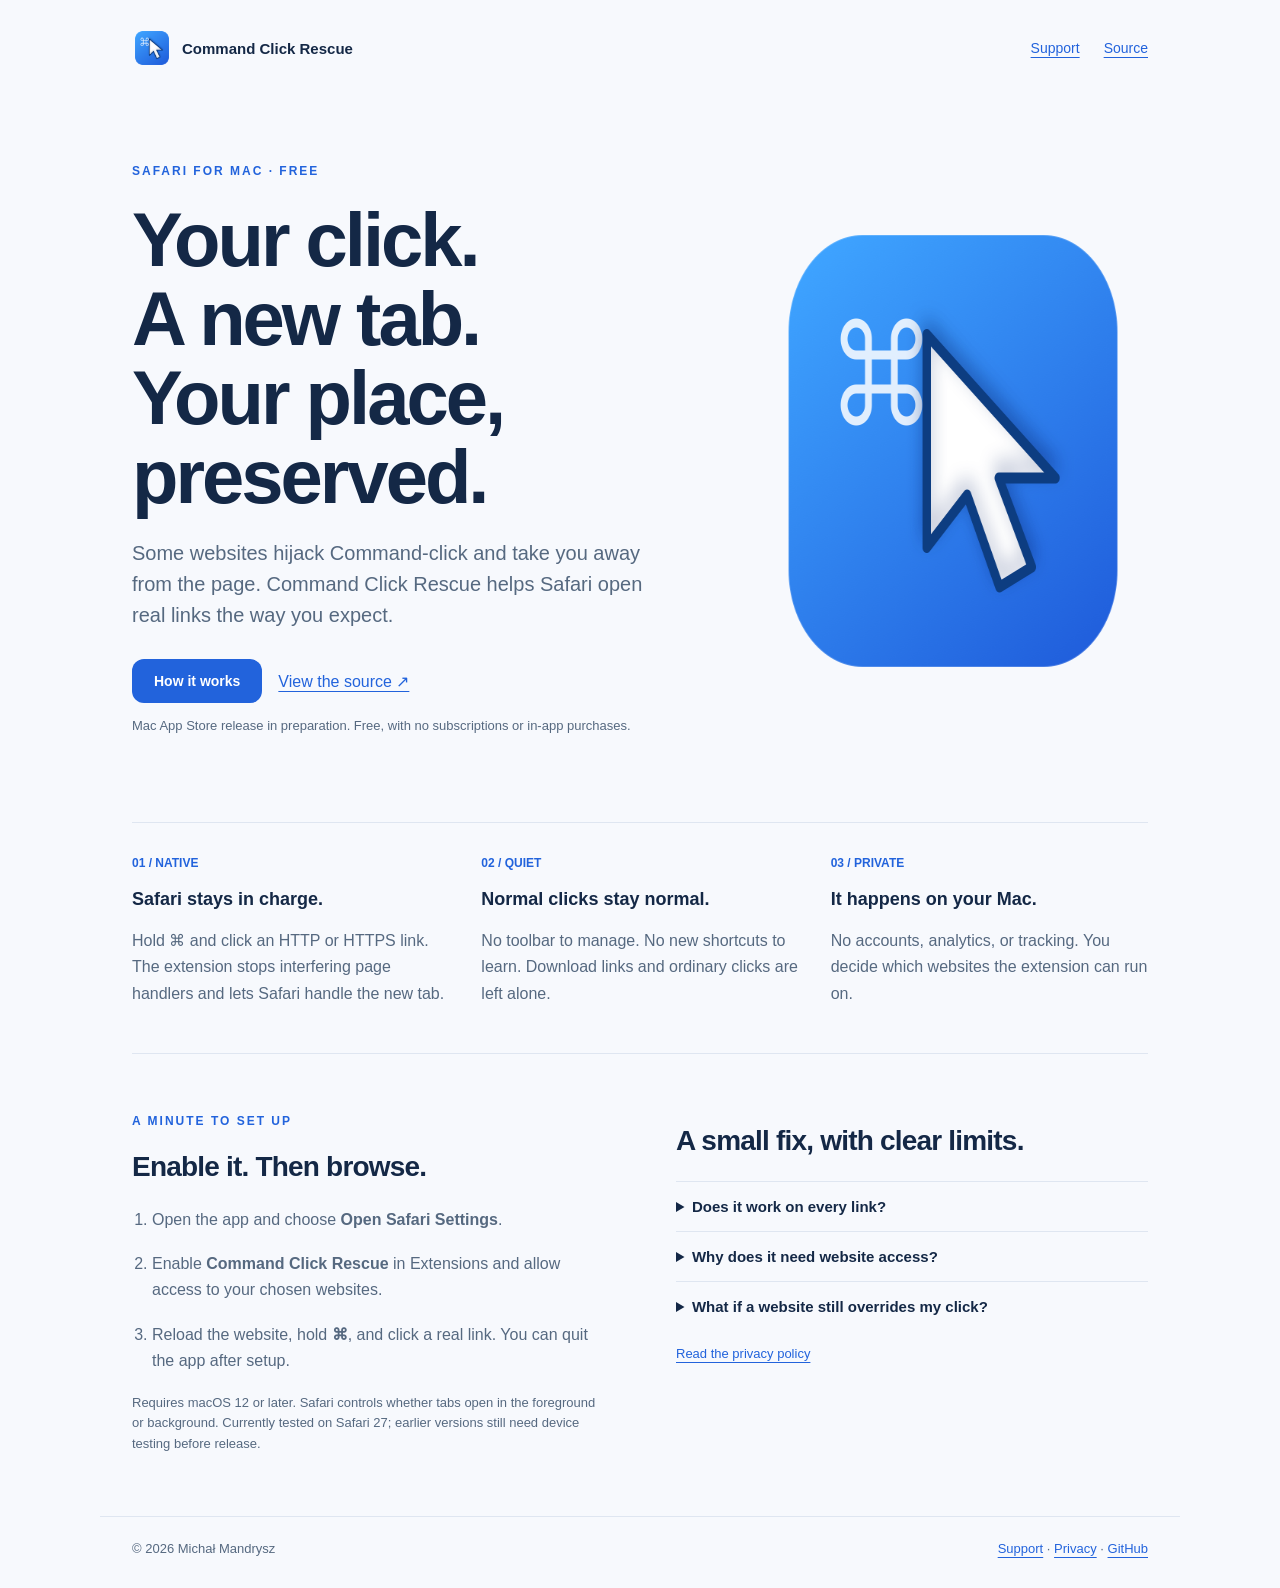
==== docs/index.html @ 3281c796 "Prepare free Mac App Store release and public support site" ====
<!DOCTYPE html>
<html lang="en"><head><meta charset="utf-8"><meta name="viewport" content="width=device-width,initial-scale=1"><title>Command Click Rescue — Free Safari extension</title><meta name="description" content="Keep Safari’s native Command-click working on real web links. A free macOS extension with no tracking or accounts."><meta property="og:title" content="Command Click Rescue"><meta property="og:description" content="Your click. A new tab. Your place, preserved. A free Safari extension for Mac."><meta property="og:image" content="https://masteranza.github.io/cmd-click/icon.png"><meta property="og:url" content="https://masteranza.github.io/cmd-click/"><link rel="icon" href="icon.png"><link rel="canonical" href="https://masteranza.github.io/cmd-click/"><link rel="stylesheet" href="style.css"></head>
<body><nav><a class="brand" href="./"><img src="icon.png" alt="" width="40" height="40"><span>Command Click Rescue</span></a><div class="nav-links"><a href="support.html">Support</a><a href="https://github.com/masteranza/cmd-click">Source</a></div></nav>
<main><section class="hero"><div><p class="eyebrow">Safari for Mac · Free</p><h1>Your click.<br>A new tab.<br>Your place, preserved.</h1><p class="lead">Some websites hijack Command-click and take you away from the page. Command Click Rescue helps Safari open real links the way you expect.</p><div class="actions"><a class="button" href="#setup">How it works</a><a href="https://github.com/masteranza/cmd-click">View the source ↗</a></div><p class="small">Mac App Store release in preparation. Free, with no subscriptions or in-app purchases.</p></div><img class="hero-icon" src="icon.png" width="512" height="512" alt="White mouse cursor and Command symbol on a blue app icon"></section>
<section class="features" aria-label="Features"><article><span class="number">01 / NATIVE</span><h3>Safari stays in charge.</h3><p>Hold ⌘ and click an HTTP or HTTPS link. The extension stops interfering page handlers and lets Safari handle the new tab.</p></article><article><span class="number">02 / QUIET</span><h3>Normal clicks stay normal.</h3><p>No toolbar to manage. No new shortcuts to learn. Download links and ordinary clicks are left alone.</p></article><article><span class="number">03 / PRIVATE</span><h3>It happens on your Mac.</h3><p>No accounts, analytics, or tracking. You decide which websites the extension can run on.</p></article></section>
<section class="setup" id="setup"><div><p class="eyebrow">A minute to set up</p><h2>Enable it. Then browse.</h2><ol><li>Open the app and choose <strong>Open Safari Settings</strong>.</li><li>Enable <strong>Command Click Rescue</strong> in Extensions and allow access to your chosen websites.</li><li>Reload the website, hold <strong>⌘</strong>, and click a real link. You can quit the app after setup.</li></ol><p class="small">Requires macOS 12 or later. Safari controls whether tabs open in the foreground or background. Currently tested on Safari 27; earlier versions still need device testing before release.</p></div><div><h2>A small fix, with clear limits.</h2><details><summary>Does it work on every link?</summary><p>It protects genuine HTTP and HTTPS links, including links in frames and shadow DOM where Safari allows the extension. Buttons without a link destination, download links, and some scripts that run before the extension are outside its scope.</p></details><details><summary>Why does it need website access?</summary><p>It needs to observe your Command-click and check the link destination on the page. Safari requires website access for this. Page content and browsing history are never sent to the developer.</p></details><details><summary>What if a website still overrides my click?</summary><p>Check access in Safari Settings → Extensions, reload the page, and try again. If it still fails, <a href="support.html">report the page and what happened</a>.</p></details><p class="small"><a href="privacy.html">Read the privacy policy</a></p></div></section>
</main><footer><span>© 2026 Michał Mandrysz</span><span><a href="support.html">Support</a> · <a href="privacy.html">Privacy</a> · <a href="https://github.com/masteranza/cmd-click">GitHub</a></span></footer></body></html>
---- docs/style.css ----
:root{color-scheme:light;--ink:#142846;--muted:#566980;--blue:#2263dc;--line:#dfe6f1;font-family:-apple-system,BlinkMacSystemFont,"Segoe UI",sans-serif;color:var(--ink);background:#f7f9fd}*{box-sizing:border-box}body{margin:0}a{color:var(--blue);text-underline-offset:4px}nav,main,footer{max-width:1080px;margin:auto;padding-left:32px;padding-right:32px}nav{padding-top:28px;display:flex;align-items:center;justify-content:space-between;gap:24px}.brand{display:flex;align-items:center;gap:10px;font-size:15px;font-weight:650;text-decoration:none;color:var(--ink)}nav img{width:40px;height:40px}.nav-links{display:flex;gap:24px;font-size:14px}.hero{display:grid;grid-template-columns:1.3fr 1fr;align-items:center;gap:48px;padding:84px 0 72px}.eyebrow{font-size:12px;font-weight:700;letter-spacing:2px;text-transform:uppercase;color:var(--blue)}h1{font-size:clamp(42px,6vw,76px);line-height:1.04;letter-spacing:-3px;margin:22px 0}h2{font-size:28px;letter-spacing:-.8px}h3{font-size:18px}.lead{font-size:20px;line-height:1.55;color:var(--muted);max-width:550px}.hero-icon{width:100%;max-width:390px;justify-self:end}.actions{display:flex;gap:16px;align-items:center;flex-wrap:wrap;margin-top:28px}.button{display:inline-block;background:var(--blue);color:white;border-radius:12px;padding:14px 22px;text-decoration:none;font-size:14px;font-weight:650}.small{font-size:13px;color:var(--muted);line-height:1.6}.features{display:grid;grid-template-columns:repeat(3,1fr);gap:32px;border-top:1px solid var(--line);border-bottom:1px solid var(--line);padding:30px 0}.features p,li,details p,.prose p{line-height:1.65;color:var(--muted)}.setup{display:grid;grid-template-columns:1fr 1fr;gap:72px;padding:48px 0}.setup ol{padding-left:20px}.setup li{margin:18px 0}.number{color:var(--blue);font-size:12px;font-weight:700}details{border-top:1px solid var(--line);padding:16px 0}summary{cursor:pointer;font-size:15px;font-weight:600}footer{border-top:1px solid var(--line);padding-top:24px;padding-bottom:32px;font-size:13px;color:var(--muted);display:flex;justify-content:space-between;gap:16px}.prose{max-width:760px;padding-top:56px;padding-bottom:64px}.prose h1{font-size:48px;letter-spacing:-2px}.prose h2{font-size:22px;margin-top:32px}.notice{border:1px solid var(--line);border-radius:14px;padding:18px 22px;background:white;margin:28px 0}.shot{width:100%;border-radius:18px;box-shadow:0 18px 55px #16387116;border:1px solid var(--line);margin-top:32px}a:focus-visible,summary:focus-visible{outline:3px solid #92b7ff;outline-offset:5px}@media(max-width:700px){nav,main,footer{padding-left:22px;padding-right:22px}.brand span{max-width:150px}.nav-links{gap:14px}.hero{grid-template-columns:1fr;padding:52px 0 40px;gap:24px}.hero-icon{grid-row:1;width:140px;justify-self:start}.features,.setup{grid-template-columns:1fr;gap:18px}.setup{padding:28px 0}h1{letter-spacing:-2px}footer{flex-wrap:wrap}}
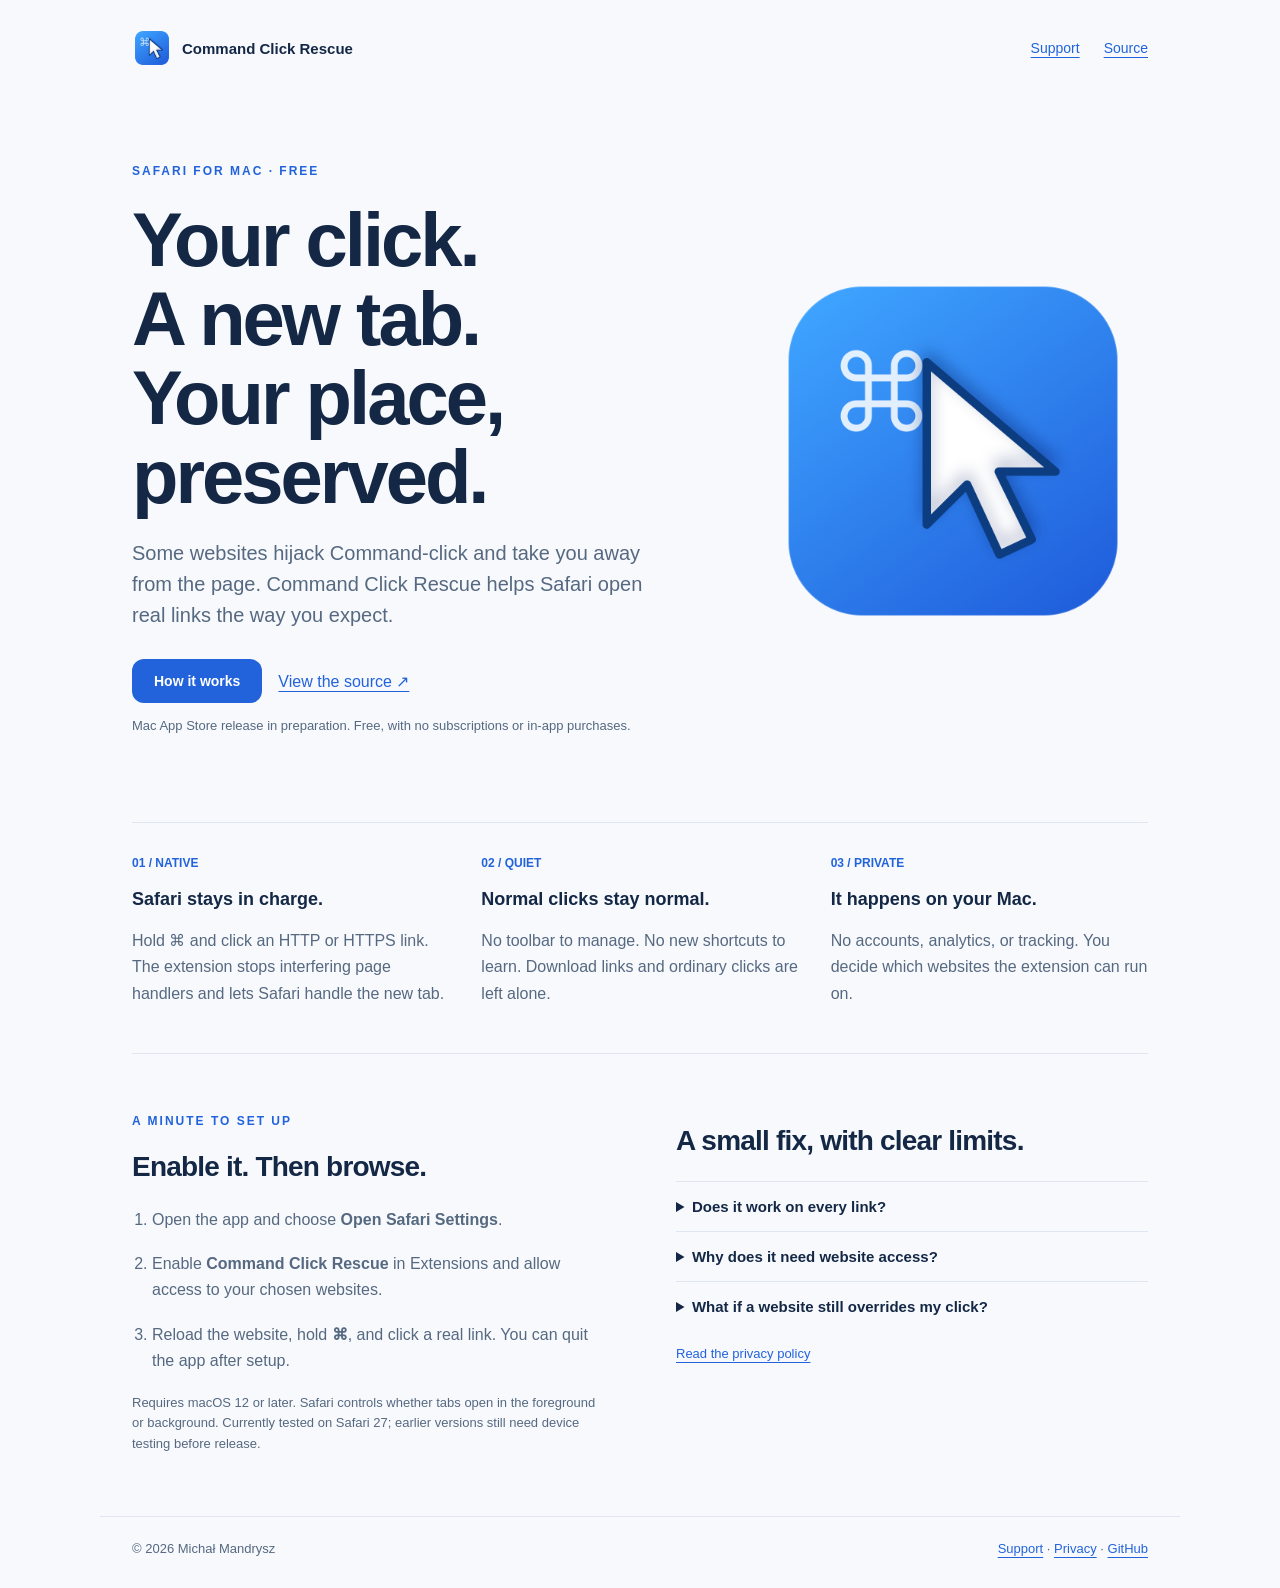
==== commit 000c426b: "Version website styles to refresh cached icon layout" ====
--- a/docs/index.html
+++ b/docs/index.html
@@ -1,5 +1,5 @@
 <!DOCTYPE html>
-<html lang="en"><head><meta charset="utf-8"><meta name="viewport" content="width=device-width,initial-scale=1"><title>Command Click Rescue — Free Safari extension</title><meta name="description" content="Keep Safari’s native Command-click working on real web links. A free macOS extension with no tracking or accounts."><meta property="og:title" content="Command Click Rescue"><meta property="og:description" content="Your click. A new tab. Your place, preserved. A free Safari extension for Mac."><meta property="og:image" content="https://masteranza.github.io/cmd-click/icon.png"><meta property="og:url" content="https://masteranza.github.io/cmd-click/"><link rel="icon" href="icon.png"><link rel="canonical" href="https://masteranza.github.io/cmd-click/"><link rel="stylesheet" href="style.css"></head>
+<html lang="en"><head><meta charset="utf-8"><meta name="viewport" content="width=device-width,initial-scale=1"><title>Command Click Rescue — Free Safari extension</title><meta name="description" content="Keep Safari’s native Command-click working on real web links. A free macOS extension with no tracking or accounts."><meta property="og:title" content="Command Click Rescue"><meta property="og:description" content="Your click. A new tab. Your place, preserved. A free Safari extension for Mac."><meta property="og:image" content="https://masteranza.github.io/cmd-click/icon.png"><meta property="og:url" content="https://masteranza.github.io/cmd-click/"><link rel="icon" href="icon.png"><link rel="canonical" href="https://masteranza.github.io/cmd-click/"><link rel="stylesheet" href="style.css?v=1.0.0"></head>
 <body><nav><a class="brand" href="./"><img src="icon.png" alt="" width="40" height="40"><span>Command Click Rescue</span></a><div class="nav-links"><a href="support.html">Support</a><a href="https://github.com/masteranza/cmd-click">Source</a></div></nav>
 <main><section class="hero"><div><p class="eyebrow">Safari for Mac · Free</p><h1>Your click.<br>A new tab.<br>Your place, preserved.</h1><p class="lead">Some websites hijack Command-click and take you away from the page. Command Click Rescue helps Safari open real links the way you expect.</p><div class="actions"><a class="button" href="#setup">How it works</a><a href="https://github.com/masteranza/cmd-click">View the source ↗</a></div><p class="small">Mac App Store release in preparation. Free, with no subscriptions or in-app purchases.</p></div><img class="hero-icon" src="icon.png" width="512" height="512" alt="White mouse cursor and Command symbol on a blue app icon"></section>
 <section class="features" aria-label="Features"><article><span class="number">01 / NATIVE</span><h3>Safari stays in charge.</h3><p>Hold ⌘ and click an HTTP or HTTPS link. The extension stops interfering page handlers and lets Safari handle the new tab.</p></article><article><span class="number">02 / QUIET</span><h3>Normal clicks stay normal.</h3><p>No toolbar to manage. No new shortcuts to learn. Download links and ordinary clicks are left alone.</p></article><article><span class="number">03 / PRIVATE</span><h3>It happens on your Mac.</h3><p>No accounts, analytics, or tracking. You decide which websites the extension can run on.</p></article></section>
--- a/docs/style.css
+++ b/docs/style.css
@@ -1 +1 @@
-:root{color-scheme:light;--ink:#142846;--muted:#566980;--blue:#2263dc;--line:#dfe6f1;font-family:-apple-system,BlinkMacSystemFont,"Segoe UI",sans-serif;color:var(--ink);background:#f7f9fd}*{box-sizing:border-box}body{margin:0}a{color:var(--blue);text-underline-offset:4px}nav,main,footer{max-width:1080px;margin:auto;padding-left:32px;padding-right:32px}nav{padding-top:28px;display:flex;align-items:center;justify-content:space-between;gap:24px}.brand{display:flex;align-items:center;gap:10px;font-size:15px;font-weight:650;text-decoration:none;color:var(--ink)}nav img{width:40px;height:40px}.nav-links{display:flex;gap:24px;font-size:14px}.hero{display:grid;grid-template-columns:1.3fr 1fr;align-items:center;gap:48px;padding:84px 0 72px}.eyebrow{font-size:12px;font-weight:700;letter-spacing:2px;text-transform:uppercase;color:var(--blue)}h1{font-size:clamp(42px,6vw,76px);line-height:1.04;letter-spacing:-3px;margin:22px 0}h2{font-size:28px;letter-spacing:-.8px}h3{font-size:18px}.lead{font-size:20px;line-height:1.55;color:var(--muted);max-width:550px}.hero-icon{width:100%;max-width:390px;justify-self:end}.actions{display:flex;gap:16px;align-items:center;flex-wrap:wrap;margin-top:28px}.button{display:inline-block;background:var(--blue);color:white;border-radius:12px;padding:14px 22px;text-decoration:none;font-size:14px;font-weight:650}.small{font-size:13px;color:var(--muted);line-height:1.6}.features{display:grid;grid-template-columns:repeat(3,1fr);gap:32px;border-top:1px solid var(--line);border-bottom:1px solid var(--line);padding:30px 0}.features p,li,details p,.prose p{line-height:1.65;color:var(--muted)}.setup{display:grid;grid-template-columns:1fr 1fr;gap:72px;padding:48px 0}.setup ol{padding-left:20px}.setup li{margin:18px 0}.number{color:var(--blue);font-size:12px;font-weight:700}details{border-top:1px solid var(--line);padding:16px 0}summary{cursor:pointer;font-size:15px;font-weight:600}footer{border-top:1px solid var(--line);padding-top:24px;padding-bottom:32px;font-size:13px;color:var(--muted);display:flex;justify-content:space-between;gap:16px}.prose{max-width:760px;padding-top:56px;padding-bottom:64px}.prose h1{font-size:48px;letter-spacing:-2px}.prose h2{font-size:22px;margin-top:32px}.notice{border:1px solid var(--line);border-radius:14px;padding:18px 22px;background:white;margin:28px 0}.shot{width:100%;border-radius:18px;box-shadow:0 18px 55px #16387116;border:1px solid var(--line);margin-top:32px}a:focus-visible,summary:focus-visible{outline:3px solid #92b7ff;outline-offset:5px}@media(max-width:700px){nav,main,footer{padding-left:22px;padding-right:22px}.brand span{max-width:150px}.nav-links{gap:14px}.hero{grid-template-columns:1fr;padding:52px 0 40px;gap:24px}.hero-icon{grid-row:1;width:140px;justify-self:start}.features,.setup{grid-template-columns:1fr;gap:18px}.setup{padding:28px 0}h1{letter-spacing:-2px}footer{flex-wrap:wrap}}
+:root{color-scheme:light;--ink:#142846;--muted:#566980;--blue:#2263dc;--line:#dfe6f1;font-family:-apple-system,BlinkMacSystemFont,"Segoe UI",sans-serif;color:var(--ink);background:#f7f9fd}*{box-sizing:border-box}body{margin:0}a{color:var(--blue);text-underline-offset:4px}nav,main,footer{max-width:1080px;margin:auto;padding-left:32px;padding-right:32px}nav{padding-top:28px;display:flex;align-items:center;justify-content:space-between;gap:24px}.brand{display:flex;align-items:center;gap:10px;font-size:15px;font-weight:650;text-decoration:none;color:var(--ink)}nav img{width:40px;height:40px}.nav-links{display:flex;gap:24px;font-size:14px}.hero{display:grid;grid-template-columns:1.3fr 1fr;align-items:center;gap:48px;padding:84px 0 72px}.eyebrow{font-size:12px;font-weight:700;letter-spacing:2px;text-transform:uppercase;color:var(--blue)}h1{font-size:clamp(42px,6vw,76px);line-height:1.04;letter-spacing:-3px;margin:22px 0}h2{font-size:28px;letter-spacing:-.8px}h3{font-size:18px}.lead{font-size:20px;line-height:1.55;color:var(--muted);max-width:550px}.hero-icon{width:100%;height:auto;max-width:390px;justify-self:end}.actions{display:flex;gap:16px;align-items:center;flex-wrap:wrap;margin-top:28px}.button{display:inline-block;background:var(--blue);color:white;border-radius:12px;padding:14px 22px;text-decoration:none;font-size:14px;font-weight:650}.small{font-size:13px;color:var(--muted);line-height:1.6}.features{display:grid;grid-template-columns:repeat(3,1fr);gap:32px;border-top:1px solid var(--line);border-bottom:1px solid var(--line);padding:30px 0}.features p,li,details p,.prose p{line-height:1.65;color:var(--muted)}.setup{display:grid;grid-template-columns:1fr 1fr;gap:72px;padding:48px 0}.setup ol{padding-left:20px}.setup li{margin:18px 0}.number{color:var(--blue);font-size:12px;font-weight:700}details{border-top:1px solid var(--line);padding:16px 0}summary{cursor:pointer;font-size:15px;font-weight:600}footer{border-top:1px solid var(--line);padding-top:24px;padding-bottom:32px;font-size:13px;color:var(--muted);display:flex;justify-content:space-between;gap:16px}.prose{max-width:760px;padding-top:56px;padding-bottom:64px}.prose h1{font-size:48px;letter-spacing:-2px}.prose h2{font-size:22px;margin-top:32px}.notice{border:1px solid var(--line);border-radius:14px;padding:18px 22px;background:white;margin:28px 0}.shot{width:100%;border-radius:18px;box-shadow:0 18px 55px #16387116;border:1px solid var(--line);margin-top:32px}a:focus-visible,summary:focus-visible{outline:3px solid #92b7ff;outline-offset:5px}@media(max-width:700px){nav,main,footer{padding-left:22px;padding-right:22px}.brand span{max-width:150px}.nav-links{gap:14px}.hero{grid-template-columns:1fr;padding:52px 0 40px;gap:24px}.hero-icon{grid-row:1;width:140px;justify-self:start}.features,.setup{grid-template-columns:1fr;gap:18px}.setup{padding:28px 0}h1{letter-spacing:-2px}footer{flex-wrap:wrap}}
